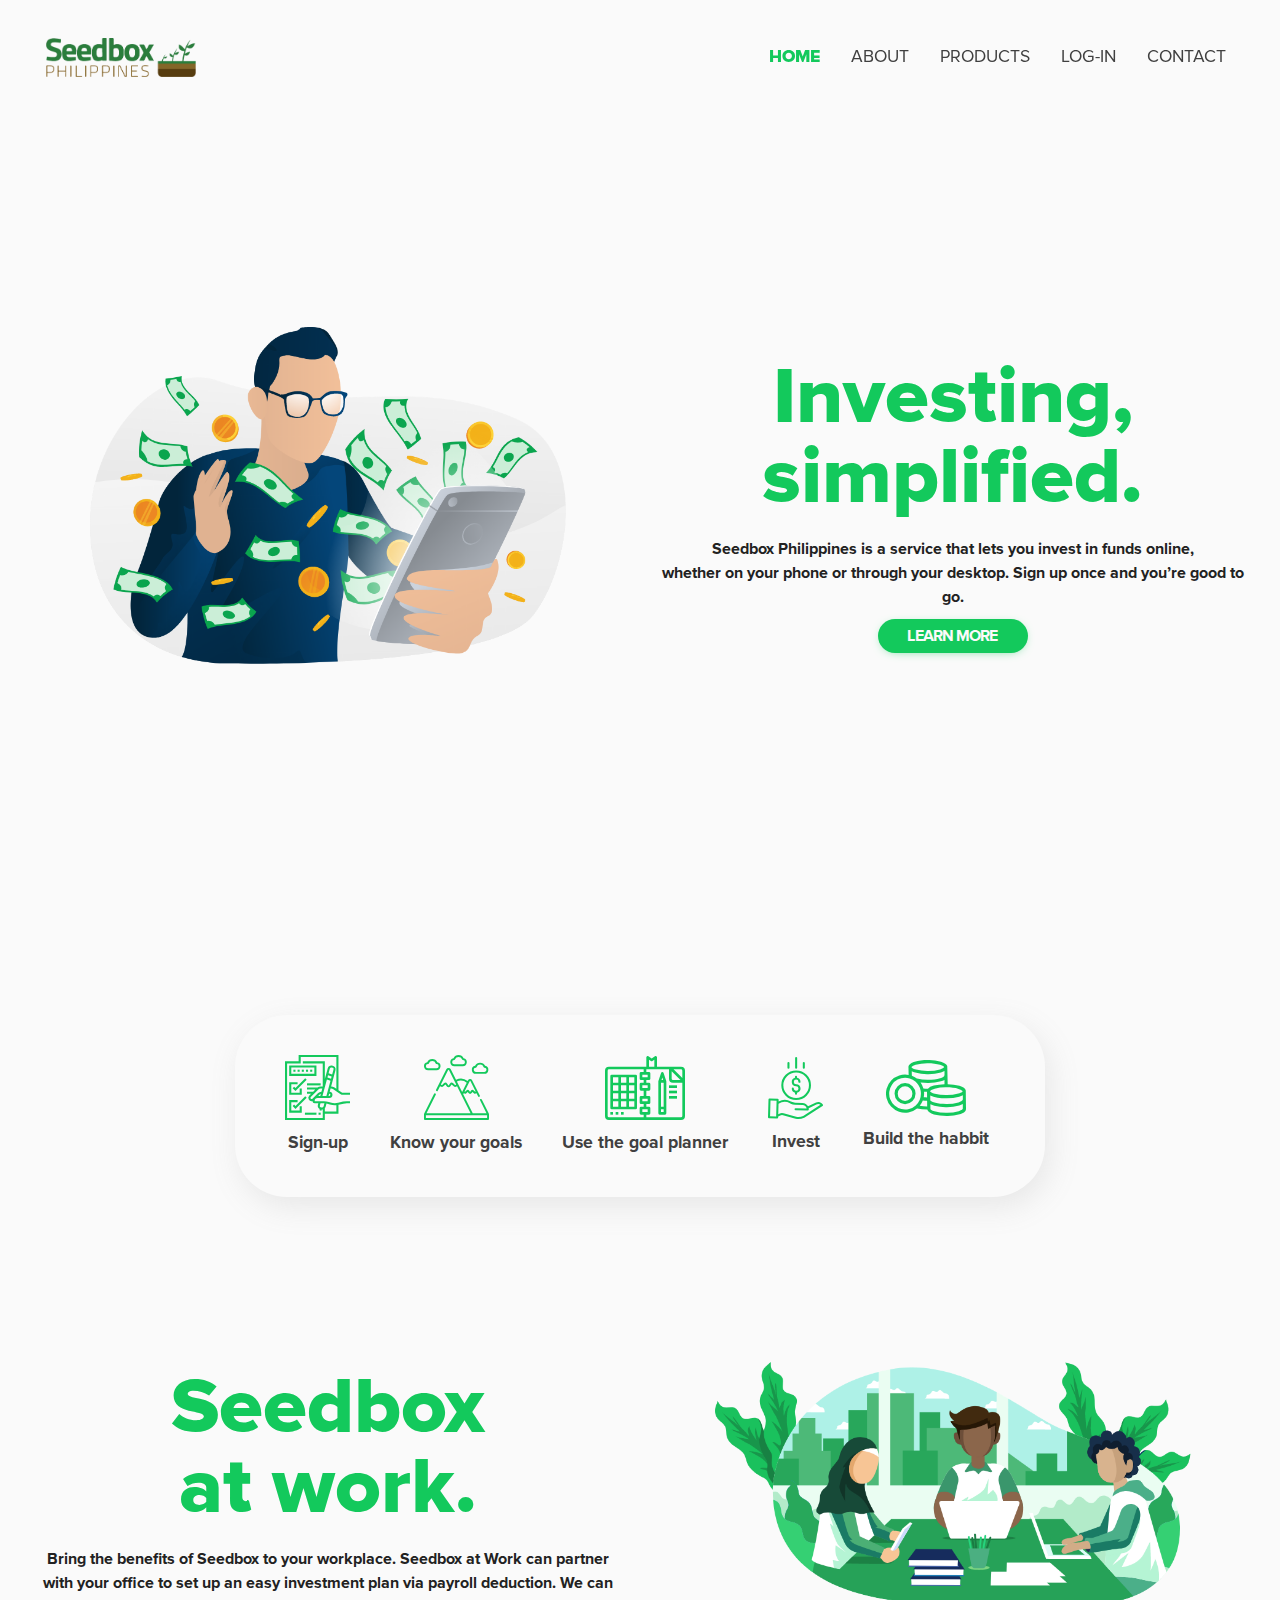
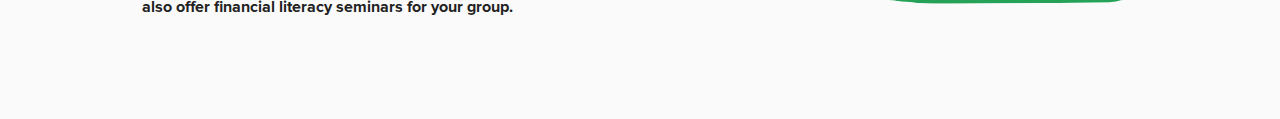
==== index.html @ 7771a3e9 "update" ====
<!DOCTYPE html>
<html lang="en">

<head>
    <meta charset="UTF-8">
    <meta name="viewport" content="width=device-width, initial-scale=1.0">
    <script src='Script\jquery-3.3.1.min.js'></script>
    <link href='Css/bootstrap.min.css' rel='stylesheet' type='text/css'>
    <link href='Css/home.css' rel='stylesheet' type='text/css'>
    <script src='Script\bootstrap.min.js'></script>
    <script src='Script\jquery-3.3.1.min.js'></script>
    <link href='Css/bootstrap.min.css' rel='stylesheet' type='text/css'>
    <script src='Script\bootstrap.min.js'></script>
    <link href="https://fonts.googleapis.com/css2?family=Muli:wght@500;600;700&display=swap" rel="stylesheet">
    <link rel="stylesheet" href="https://cdnjs.cloudflare.com/ajax/libs/animate.css/4.0.0/animate.min.css" />
    <link href="https://fonts.googleapis.com/css2?family=Open+Sans:wght@600;700&display=swap" rel="stylesheet">
    <title>SeedBox</title>
</head>

<body>
    <div class="container-fluid h-100" style="background-color: #fafafa;">
        <div class="container con" style="padding: 25px 15px;">
            <nav class="navbar navbar-expand-md sticky-top">
                <button class="navbar-toggler" data-toggle="collapse" data-target="#collapse">
                    <span class="navbar-toggler-icon"></span>
                </button>
                <nav class="navbar-brand" href="#">
                    <a href="#"><img src="Image/logo-removebg-preview.png" class="img-fluid imglogo"
                            style="width: 150px;"></a>
                </nav>
                <div class="collapse navbar-collapse" id="collapse">
                    <div class="col2 ml-auto">
                        <ul class="nav navbar-nav">
                            <li><a class="nav-link btnhome" href="package.html"
                                    style="font-family: Proxima Bold;">HOME</a></li>
                            <li><a class="nav-link btncontact" href="contact.html">ABOUT</a></li>
                            <li><a class="nav-link btncontact" href="contact.html">PRODUCTS</a></li>
                            <li><a class="nav-link btnlogin" href="contact.html" data-toggle="modal"
                                    data-target="#exampleModal">LOG-IN</a>
                            </li>
                            <li><a class="nav-link btncontact" href="contact.html">CONTACT</a></li>
                        </ul>
                    </div>
                </div>
            </nav>
        </div>
        <div class="container con h-100 conBody" style="padding: 20px 15px;background-color: #fafafa;">

            <div class="row align-items-center" style="height: 80vh;">
                <div class="col-lg-6">
                    <img src="Image/money.png" class="img-fluid mx-auto d-flex" style="width: 80%">
                </div>
                <div class="col-lg-6 text-center">
                    <p class="pTitle">Investing,</p>
                    <p class="pTitle" style="margin-top: -40px;">simplified.</p>
                    <p class="pSubtitle">Seedbox Philippines is a service that lets you invest in funds online,</p>
                    <p class="pSubtitle">whether on your phone or through your desktop. Sign up once and you’re good to
                        go.</p>
                    <input type="button" class="btnLearnmore" value="LEARN MORE">
                </div>
            </div>
        </div>
        <div class="container con conBody">
            <div class="row">
                <div class="col-lg-12">
                    <div class="box form-inline">
                        <div class="divIcon" style="padding: 10px 20px;">
                            <img src="Image/001-checklist.svg" style="width: 65px" class="img-fluid mx-auto d-flex">
                            <p class="pBox">Sign-up</p>
                        </div>
                        <div class="divIcon" style="padding: 10px 20px;">
                            <img src="Image/003-mountain.svg" style="width: 65px" class="img-fluid mx-auto d-flex">
                            <p class="pBox">Know your goals</p>
                        </div>
                        <div class="divIcon" style="padding: 10px 20px;">
                            <img src="Image/004-agenda.svg" style="width: 80px" class="img-fluid mx-auto d-flex">
                            <p class="pBox">Use the goal planner</p>
                        </div>
                        <div class="divIcon" style="padding: 10px 20px;">
                            <img src="Image/005-save-money.svg" style="width: 55px" class="img-fluid mx-auto d-flex">
                            <p class="pBox">Invest</p>
                        </div>
                        <div class="divIcon" style="padding: 10px 20px;">
                            <img src="Image/006-money.svg" style="width: 80px" class="img-fluid mx-auto d-flex">
                            <p class="pBox">Build the habbit</p>
                        </div>
                    </div>
                </div>
            </div>
            <div class="row align-items-center" style="margin-top: 150px;padding-bottom: 100px;">
                <div class="col-lg-6 text-center">
                    <p class="pTitle">Seedbox</p>
                    <p class="pTitle" style="margin-top: -40px;">at work.</p>
                    <p class="pSubtitle">Bring the benefits of Seedbox to your workplace. Seedbox at Work can partner
                        with your office to set up an easy investment plan via payroll deduction. We can also offer
                        financial literacy seminars for your group.</p>
                </div>
                <div class="col-lg-6">
                    <img src="Image/Vector Illustration_Teamwork.png" class="img-fluid mx-auto d-flex"
                        style="width: 80%">
                </div>
            </div>
        </div>
    </div>

    <div class="modal fade" id="exampleModal" tabindex="-1" role="dialog" aria-labelledby="exampleModalLabel"
        aria-hidden="true">
        <div class="modal-dialog modal-dialog-centered" role="document">
            <div class="modal-content">
                <div class="modal-body" style="border: 0px; margin: 0 auto">
                    <img src="Image/leaf.png" class="img-fluid mx-auto d-flex" style="width: 80px;">
                    <p class="pLogin">Log-in</p>
                    <input type="text" class="txtEmail" placeholder="e-mail">
                    <input type="password" class="txtEmail" placeholder="password" style="margin-top: 20px;">
                    <div class="row align-items-center" style="margin-top: 15px;">
                        <div class="col-lg-6">
                            <p class="pForgot">Forgot password?</p>
                        </div>
                        <div class="col-lg-6">
                            <input type="button" value="SUBMIT" class="btnSubmit">
                        </div>
                    </div>
                    <div class="row align-items-center">
                        <div class="col-lg-5">
                            <hr>
                        </div>
                        <div class="col-lg-2">
                            <p class="pOr">or</p>
                        </div>
                        <div class="col-lg-5">
                            <hr style="margin-left: -20%;">
                        </div>
                    </div>
                    <button class="btnFacebook"><img src="Image/facebook.png"
                            style="width: 20px;margin-right: 5px;">Log-in with Facebook</button>
                    <button class="btnGoogle"><img src="Image/google.png" style="width: 20px;margin-right: 5px;">Log-in
                        with Google</button>
                    <p class="pDont">Dont have an account?</p>
                    <p class="pSignup" data-toggle="modal" data-target="#exampleModal1" data-backdrop="false"
                        data-keyboard="false">Sign-up</p>
                </div>
            </div>
        </div>
    </div>

    <div class="modal fade" id="exampleModal1" tabindex="-1" role="dialog" aria-labelledby="exampleModalLabel"
        aria-hidden="true">
        <div class="modal-dialog modal-dialog-centered" role="document">
            <div class="modal-content">
                <div class="modal-body" style="border: 0px; margin: 0 auto">
                    <img src="Image/leaf.png" class="img-fluid mx-auto d-flex" style="width: 80px;">
                    <p class="pLogin">Sign-up</p>
                    <input type="text" class="txtEmail" placeholder="full name">
                    <input type="text" class="txtEmail" placeholder="e-mail" style="margin-top: 20px;">
                    <input type="text" class="txtEmail" placeholder="contact number" style="margin-top: 20px;">
                    <input type="password" class="txtEmail" placeholder="password" style="margin-top: 20px;">
                    <input type="password" class="txtEmail" placeholder="confirm password" style="margin-top: 20px;">
                    <div class="row">
                        <div class="col-lg-12 text-center" style="margin: 0 auto;">
                            <input type="button" value="SUBMIT" class="btnSubmit1 mx-auto d-flex">
                        </div>
                    </div>
                    <div class="row align-items-center">
                        <div class="col-lg-5">
                            <hr>
                        </div>
                        <div class="col-lg-2">
                            <p class="pOr">or</p>
                        </div>
                        <div class="col-lg-5">
                            <hr style="margin-left: -20%;">
                        </div>
                    </div>
                    <button class="btnFacebook"><img src="Image/facebook.png"
                            style="width: 20px;margin-right: 5px;">Signup with Facebook</button>
                    <button class="btnGoogle"><img src="Image/google.png" style="width: 20px;margin-right: 5px;">Signup
                        with Google</button>
                    <p class="pDont">Already have an account?</p>
                    <p class="pSignup" data-toggle="modal" data-target="#exampleModal">log-in</p>
                </div>
            </div>
        </div>
    </div>
</body>
<script>
    $(document).ready(function () {
        $(window).scroll(function () { // check if scroll event happened
            if ($(document).scrollTop() > 50) { // check if user scrolled more than 50 from top of the browser window
                $(".navbar").css("background-color", "#fafafa"); // if yes, then change the color of class "navbar-fixed-top" to white (#f8f8f8)
            } else {
                $(".navbar").css("background-color", "transparent"); // if not, change it back to transparent
            }
        });
    });
    var x;
    $(".btnlogin").click(function () {
        $(".conBody").css("filter", "blur(50px)");
    });

    $(".pSignup").click(function () {
        x = 1;
        $("#exampleModal").modal('hide');
    });


    $('#exampleModal').on('hidden.bs.modal', function () {
        if (x === 1) {
            $(".conBody").css("filter", "blur(50px)");
        }
        else {
            $(".conBody").css("filter", "blur(0px)");
        }

    })

    $('#exampleModal1').on('hidden.bs.modal', function () {
        $(".conBody").css("filter", "blur(0px)");

    })


    $('#exampleModal1').on('shown.bs.modal', function (e) {
        $("#exampleModal").modal('hide');
        $(".conBody").css("filter", "blur(50px)");
    })


    $('#exampleModal').on('shown.bs.modal', function (e) {

        $("#exampleModal1").modal('hide');
    })

</script>


</html>
---- Css/home.css ----
body, html {
    width: 100%;
    height: 100%;
    scroll-behavior: smooth;
    background-color: #fafafa;
}

@media only screen and (min-width: 1200px) {
    .con {
        max-width: 1400px !important;
    }
}

@font-face {
    font-family: "Proxima Regular";
    src: url("../Fonts/ProximaNova-Regular.otf");
}

@font-face {
    font-family: "Proxima Bold";
    src: url("../Fonts/Proxima Nova Bold.otf");
}

@font-face {
    font-family: "Proxima Extrabold";
    src: url("../Fonts/Proxima Nova Extrabold.otf");
}

@font-face {
    font-family: "Opensans Extrabold";
    src: url("../Fonts/Proxima Nova Extrabold.otf");
}

@font-face {
    font-family: "Opensans Bold";
    src: url("../Fonts/OpenSans-Bold.otf");
}

.nav-link {
    font-family: "Proxima Regular" !important;
    color: #404040;
    font-size: 1.1rem;
    margin-left: 15px;
}

.btnhome {
    font-family: "Proxima Extrabold" !important;
    color: #13C95C;
}

.pTitle {
    font-family: "Opensans Extrabold" !important;
    color: #13C95C;
    font-size: 5rem;
    margin-bottom: 0px;
}

.pSubtitle {
    font-family: "Proxima Bold" !important;
    color: #222222;
    margin-bottom: 0px;
}

.btnLearnmore {
    font-family: "Proxima Bold" !important;
    text-align: center;
    background: #13C95C 0% 0% no-repeat padding-box;
    border-radius: 26px;
    opacity: 1;
    box-shadow: 0 2px 12px -6px #13C95C !important;
    letter-spacing: -0.9px;
    color: #FAFAFA;
    opacity: 1;
    border: 0px;
    padding: 5px;
    width: 150px;
    margin-top: 10px;
    cursor: pointer;
}

.box {
    width: 810px;
    background: #FAFAFA;
    box-shadow: 5px 10px 30px #89898929;
    border-radius: 52px;
    margin: 0 auto;
    padding: 30px;
}

.pBox {
    font-family: "Proxima Bold";
    font-size: 1.1rem;
    color: #404040;
    text-align: center;
    margin-top: 10px;
    margin-bottom: 0px;
}

.col1 {
    padding: 0px !important;
}

.modal-content {
    border: 0px !important;
    border-radius: 73px !important;
    box-shadow: 0px 5px 6px #00000029;
}

.pLogin {
    font-family: "Open Sans";
    color: #404040;
    font-size: 2.4rem;
    font-weight: bold;
    text-align: center;
    margin-top: 10px;
}

::placeholder {
    /* Chrome, Firefox, Opera, Safari 10.1+ */
    color: #1A1A1A;
    opacity: 1;
    /* Firefox */
}

.txtEmail {
    font-family: "Proxima Regular";
    font-size: 1rem;
    color: #1A1A1A;
    border: 0px;
    border-bottom: 1px solid #BEBEBE;
    margin: 0 auto;
    display: block;
    width: 350px;
}

.pForgot {
    font-family: "Proxima Regular";
    font-size: 1rem;
    color: #1A1A1A;
    cursor: pointer;
    text-decoration: underline;
    margin-top: 15px;
}

.btnSubmit {
    float: right;
    width: 113px;
    background: #13C95C;
    padding: 5px;
    box-shadow: 0px 5px 6px #00000029;
    opacity: 1;
    border: 0px;
    color: white;
    font-family: Proxima Regular;
    border-radius: 11px;
}

.btnSubmit1 {
    width: 113px;
    background: #13C95C;
    padding: 5px;
    box-shadow: 0px 5px 6px #00000029;
    opacity: 1;
    border: 0px;
    color: white;
    font-family: Proxima Regular;
    margin-top: 10px;
    border-radius: 11px;
}

.pOr {
    font-family: "Proxima Bold";
    font-size: 1rem;
    color: #13C95C;
    text-align: center;
    margin-bottom: 0px;
}

hr {
    width: 120% !important;
}

.btnFacebook {
    font-family: "Proxima Bold";
    color: #fafafa;
    background: #4267B2 0% 0% no-repeat padding-box;
    box-shadow: 0px 5px 6px #00000029;
    border-radius: 6px;
    border: 0px;
    padding: 8px;
    width: 100%;
}

.btnGoogle {
    font-family: "Proxima Bold";
    color: #1A1A1A;
    background: #EFEFEF 0% 0% no-repeat padding-box;
    box-shadow: 0px 5px 6px #00000029;
    border-radius: 6px;
    border: 0px;
    padding: 8px;
    width: 100%;
    margin-top: 20px;
}

.pDont {
    font-family: "Proxima Bold";
    color: #1A1A1A;
    text-align: center;
    margin-top: 25px;
    font-size: 0.9rem;
}

.pSignup {
    font-family: "Proxima Bold";
    color: #13C95C;
    text-align: center;
    margin-top: -5px;
    font-size: 0.9rem;
    cursor: pointer;
}

.modal-backdrop {
    background-color: transparent !important;
 }
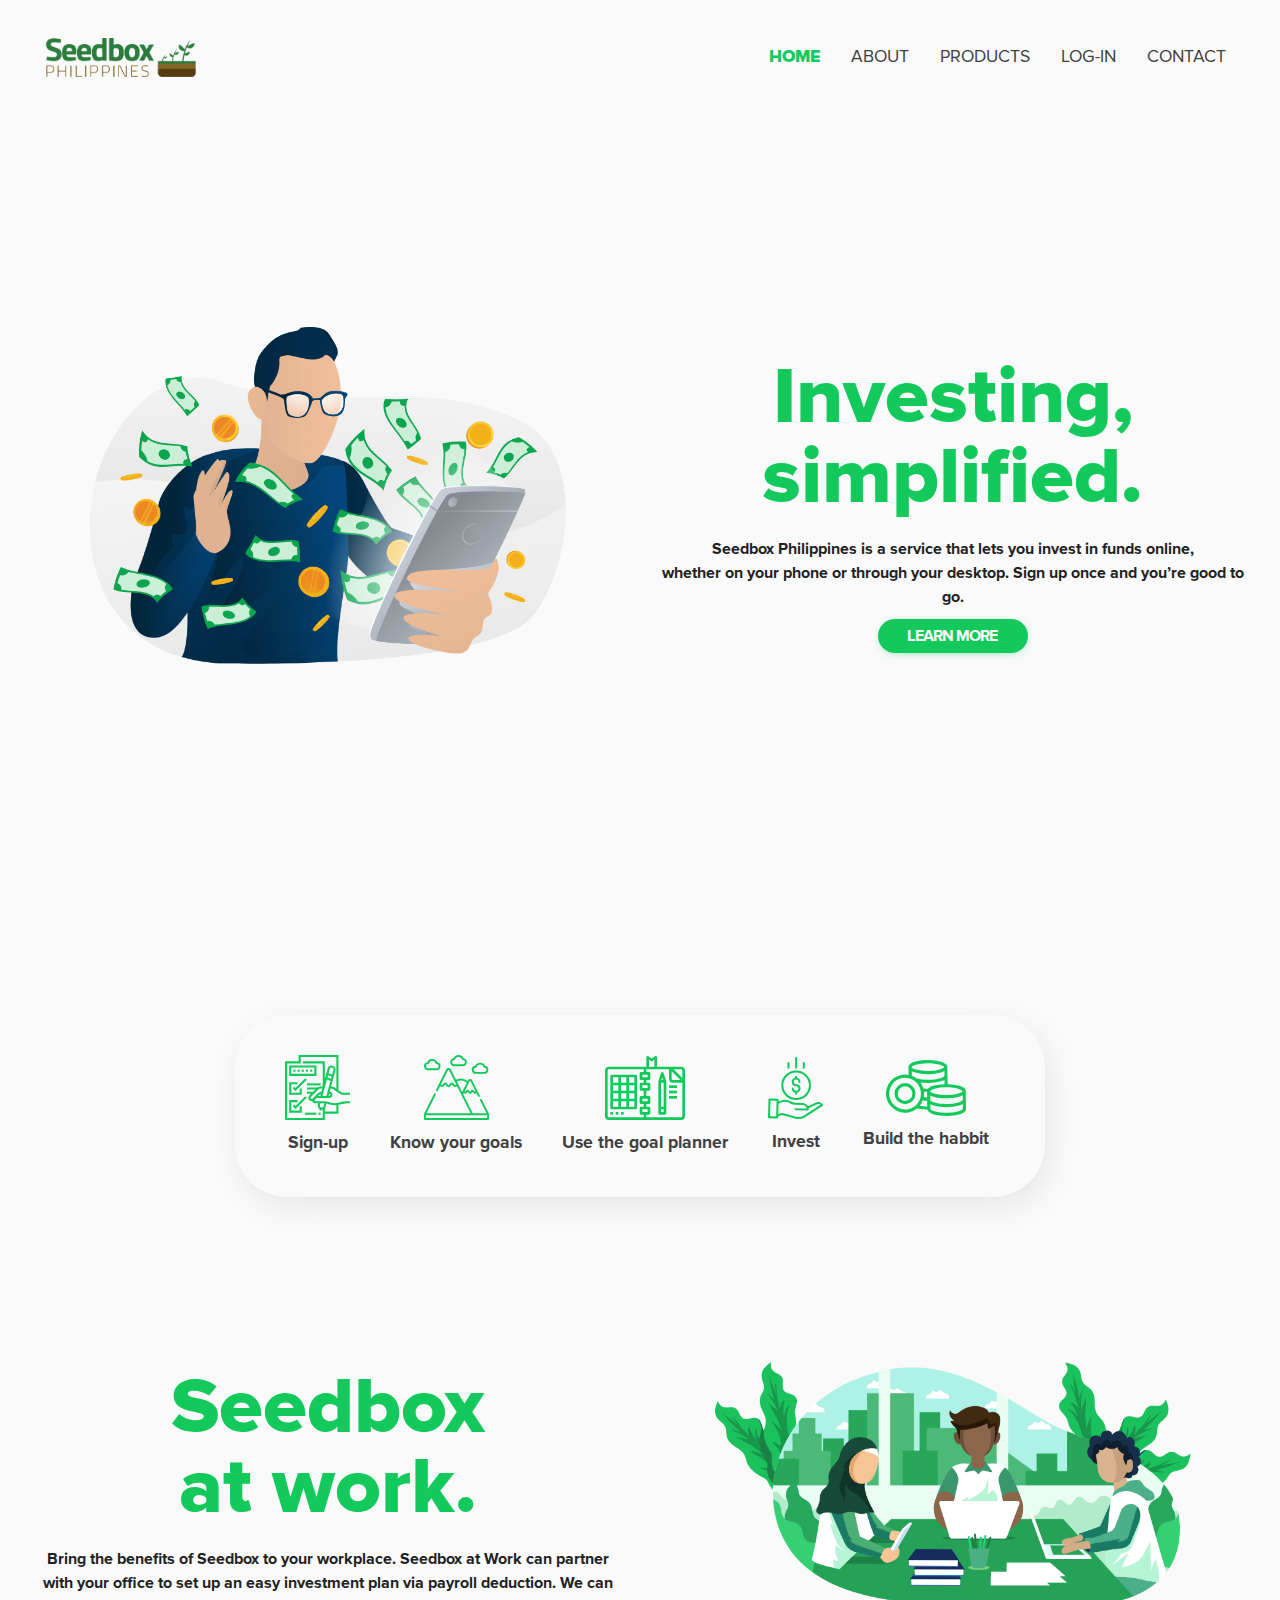
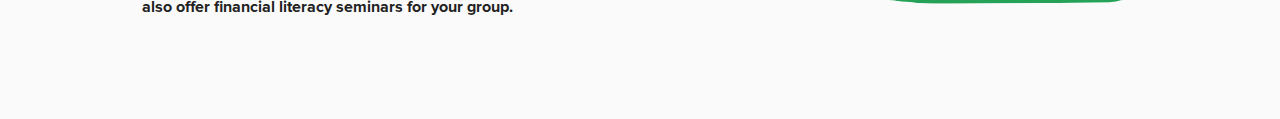
==== commit 0bc0b90b: "update" ====
--- a/index.html
+++ b/index.html
@@ -18,9 +18,21 @@
 </head>
 
 <body>
-    <div class="container-fluid h-100" style="background-color: #fafafa;">
-        <div class="container con" style="padding: 25px 15px;">
-            <nav class="navbar navbar-expand-md sticky-top">
+    <div id="mySidenav" class="sidenav">
+        <a href="javascript:void(0)" class="closebtn" onclick="closeNav()">&times;</a>
+        <a href="#">HOME</a>
+        <a href="#">ABOUT</a>
+        <a href="#">PRODUCTS</a>
+        <a href="#">LOG-IN</a>
+        <a href="#">CONTACT</a>
+    </div>
+
+
+    <div class="container-fluid h-100" style="background-color: #fafafa;" >
+        
+        <div class="container con" style="padding: 25px 15px;" style="position: relative;">
+            <span style="font-size:30px;cursor:pointer;position: absolute;z-index: 1111111;color: #13C95C;display: none;" onclick="openNav()" class = "span">&#9776;</span>
+            <nav class="navbar navbar-expand-md">
                 <button class="navbar-toggler" data-toggle="collapse" data-target="#collapse">
                     <span class="navbar-toggler-icon"></span>
                 </button>
@@ -44,13 +56,15 @@
                 </div>
             </nav>
         </div>
-        <div class="container con h-100 conBody" style="padding: 20px 15px;background-color: #fafafa;">
+
+
+        <div class="container con h-100 conMainBody" style="padding: 20px 15px;background-color: #fafafa;">
 
             <div class="row align-items-center" style="height: 80vh;">
                 <div class="col-lg-6">
                     <img src="Image/money.png" class="img-fluid mx-auto d-flex" style="width: 80%">
                 </div>
-                <div class="col-lg-6 text-center">
+                <div class="col-lg-6 text-center conContent">
                     <p class="pTitle">Investing,</p>
                     <p class="pTitle" style="margin-top: -40px;">simplified.</p>
                     <p class="pSubtitle">Seedbox Philippines is a service that lets you invest in funds online,</p>
@@ -64,30 +78,41 @@
             <div class="row">
                 <div class="col-lg-12">
                     <div class="box form-inline">
-                        <div class="divIcon" style="padding: 10px 20px;">
-                            <img src="Image/001-checklist.svg" style="width: 65px" class="img-fluid mx-auto d-flex">
-                            <p class="pBox">Sign-up</p>
-                        </div>
-                        <div class="divIcon" style="padding: 10px 20px;">
-                            <img src="Image/003-mountain.svg" style="width: 65px" class="img-fluid mx-auto d-flex">
-                            <p class="pBox">Know your goals</p>
-                        </div>
-                        <div class="divIcon" style="padding: 10px 20px;">
-                            <img src="Image/004-agenda.svg" style="width: 80px" class="img-fluid mx-auto d-flex">
-                            <p class="pBox">Use the goal planner</p>
-                        </div>
-                        <div class="divIcon" style="padding: 10px 20px;">
-                            <img src="Image/005-save-money.svg" style="width: 55px" class="img-fluid mx-auto d-flex">
-                            <p class="pBox">Invest</p>
-                        </div>
-                        <div class="divIcon" style="padding: 10px 20px;">
-                            <img src="Image/006-money.svg" style="width: 80px" class="img-fluid mx-auto d-flex">
-                            <p class="pBox">Build the habbit</p>
-                        </div>
-                    </div>
-                </div>
-            </div>
-            <div class="row align-items-center" style="margin-top: 150px;padding-bottom: 100px;">
+                        <div class="divIcon1 form-inline">
+                            <div class="divIcon" style="padding: 10px 20px;">
+                                <img src="Image/001-checklist.svg" style="width: 65px"
+                                    class="img-fluid mx-auto d-flex imgIcon">
+                                <p class="pBox">Sign-up</p>
+                            </div>
+                            <div class="divIcon" style="padding: 10px 20px;">
+                                <img src="Image/003-mountain.svg" style="width: 65px"
+                                    class="img-fluid mx-auto d-flex imgIcon">
+                                <p class="pBox">Know your goals</p>
+                            </div>
+                        </div>
+                        <div class="divIcon2 form-inline align-items-center">
+                            <div class="divIcon divIcon3 align-items-center" style="padding: 10px 20px;">
+                                <img src=" Image/004-agenda.svg" style="width: 80px"
+                                    class="img-fluid mx-auto d-flex imgIcon">
+                                <p class="pBox">Use the goal planner</p>
+                            </div>
+                            <div class="divIcon divIcon4" style="padding: 10px 20px;display: inline-block">
+                                <img src=" Image/005-save-money.svg" style="width: 55px"
+                                    class="img-fluid mx-auto d-flex imgIcon imgInvest">
+                                <p class="pBox">Invest</p>
+                            </div>
+                        </div>
+                        <div class="divIcon3">
+                            <div class="divIconlast divIcon5" style="padding: 10px 20px;">
+                                <img src="Image/006-money.svg" style="width: 80px"
+                                    class="img-fluid mx-auto d-flex imgLast">
+                                <p class="pBox">Build the habbit</p>
+                            </div>
+                        </div>
+                    </div>
+                </div>
+            </div>
+            <div class="row align-items-center row1" style="margin-top: 150px;padding-bottom: 100px;">
                 <div class="col-lg-6 text-center">
                     <p class="pTitle">Seedbox</p>
                     <p class="pTitle" style="margin-top: -40px;">at work.</p>
@@ -95,7 +120,7 @@
                         with your office to set up an easy investment plan via payroll deduction. We can also offer
                         financial literacy seminars for your group.</p>
                 </div>
-                <div class="col-lg-6">
+                <div class="col-lg-6 colImage">
                     <img src="Image/Vector Illustration_Teamwork.png" class="img-fluid mx-auto d-flex"
                         style="width: 80%">
                 </div>
@@ -194,7 +219,7 @@
     });
     var x;
     $(".btnlogin").click(function () {
-        $(".conBody").css("filter", "blur(50px)");
+        $(".conMainBody").css("filter", "blur(50px)");
     });
 
     $(".pSignup").click(function () {
@@ -205,23 +230,23 @@
 
     $('#exampleModal').on('hidden.bs.modal', function () {
         if (x === 1) {
-            $(".conBody").css("filter", "blur(50px)");
+            $(".conMainBody").css("filter", "blur(50px)");
         }
         else {
-            $(".conBody").css("filter", "blur(0px)");
+            $(".conMainBody").css("filter", "blur(0px)");
         }
 
     })
 
     $('#exampleModal1').on('hidden.bs.modal', function () {
-        $(".conBody").css("filter", "blur(0px)");
+        $(".conMainBody").css("filter", "blur(0px)");
 
     })
 
 
     $('#exampleModal1').on('shown.bs.modal', function (e) {
         $("#exampleModal").modal('hide');
-        $(".conBody").css("filter", "blur(50px)");
+        $(".conMainBody").css("filter", "blur(50px)");
     })
 
 
@@ -232,5 +257,18 @@
 
 </script>
 
+<script>
+    function openNav() {
+        document.getElementById("mySidenav").style.width = "220px";
+        $(".container").css("filter", "blur(5px)");
+        $(".container-fluid").css("filter", "blur(5px)");
+    }
+
+    function closeNav() {
+        document.getElementById("mySidenav").style.width = "0";
+        $(".container").css("filter", "blur(0px)");
+        $(".container-fluid").css("filter", "blur(0px)");
+    }
+</script>
 
 </html>--- a/Css/home.css
+++ b/Css/home.css
@@ -8,6 +8,80 @@
 @media only screen and (min-width: 1200px) {
     .con {
         max-width: 1400px !important;
+    }
+}
+
+@media only screen and (max-width: 480px) {
+    .span {
+        display: block !important;
+    }
+
+    .pTitle {
+        font-size: 2rem !important;
+        margin-top: -15px !important;
+    }
+
+    .navbar-toggler-icon {
+        display: none !important;
+    }
+
+    .conContent {
+        margin-top: -70px !important;
+    }
+
+    .conBody {
+        margin-top: -125px !important;
+    }
+
+    .box {
+        display: block !important;
+        width: auto !important;
+        background-color: transparent !important;
+        box-shadow: none !important;
+        padding: 0px !important;
+    }
+    .divIcon {
+        width: 43% !important;
+        background-color: white;
+        box-shadow: 5px 10px 30px #89898929;
+        border-radius: 10px;
+        margin: 0 auto;
+        padding: 30px;
+        margin: 10px;
+        max-height: 100px !important;
+        min-height: 100px !important;
+    }
+    .divIconlast {
+        background-color: white;
+        box-shadow: 5px 10px 30px #89898929;
+        border-radius: 10px;
+        margin: 0 auto;
+        padding: 30px;
+        margin: 10px;
+        max-height: 100px !important;
+        min-height: 100px !important;
+    }
+    .pBox {
+        font-size: 0.8rem !important;
+    }
+    .imgIcon {
+        width: 40% !important;
+    }
+    .imgInvest {
+        width: 29% !important;
+    }
+
+    .imgLast {
+        width: 20% !important;
+        margin-top: 5px !important;
+    }
+
+    .row1 {
+        margin-top: 70px !important;
+    }
+
+    .colImage {
+        margin-top: 40px !important;
     }
 }
 
@@ -222,4 +296,41 @@
 
 .modal-backdrop {
     background-color: transparent !important;
- }+}
+
+.sidenav {
+  height: 100%;
+  width: 0;
+  position: fixed;
+  z-index: 1;
+  top: 0;
+  left: 0;
+  background-color: white;
+  box-shadow: 5px 10px 30px #89898929;
+  overflow-x: hidden;
+  transition: 0.5s;
+  padding-top: 60px;
+  border-top-right-radius: 18px;
+}
+
+.sidenav a {
+  padding: 8px 8px 8px 32px;
+  text-decoration: none;
+  font-size: 20px;
+  color: #1A1A1A;
+  display: block;
+  transition: 0.3s;
+}
+
+.sidenav a:hover {
+  color: #13C95C;
+}
+
+.sidenav .closebtn {
+  position: absolute;
+  top: 0;
+  right: 25px;
+  font-size: 36px;
+  margin-left: 50px;
+}
+
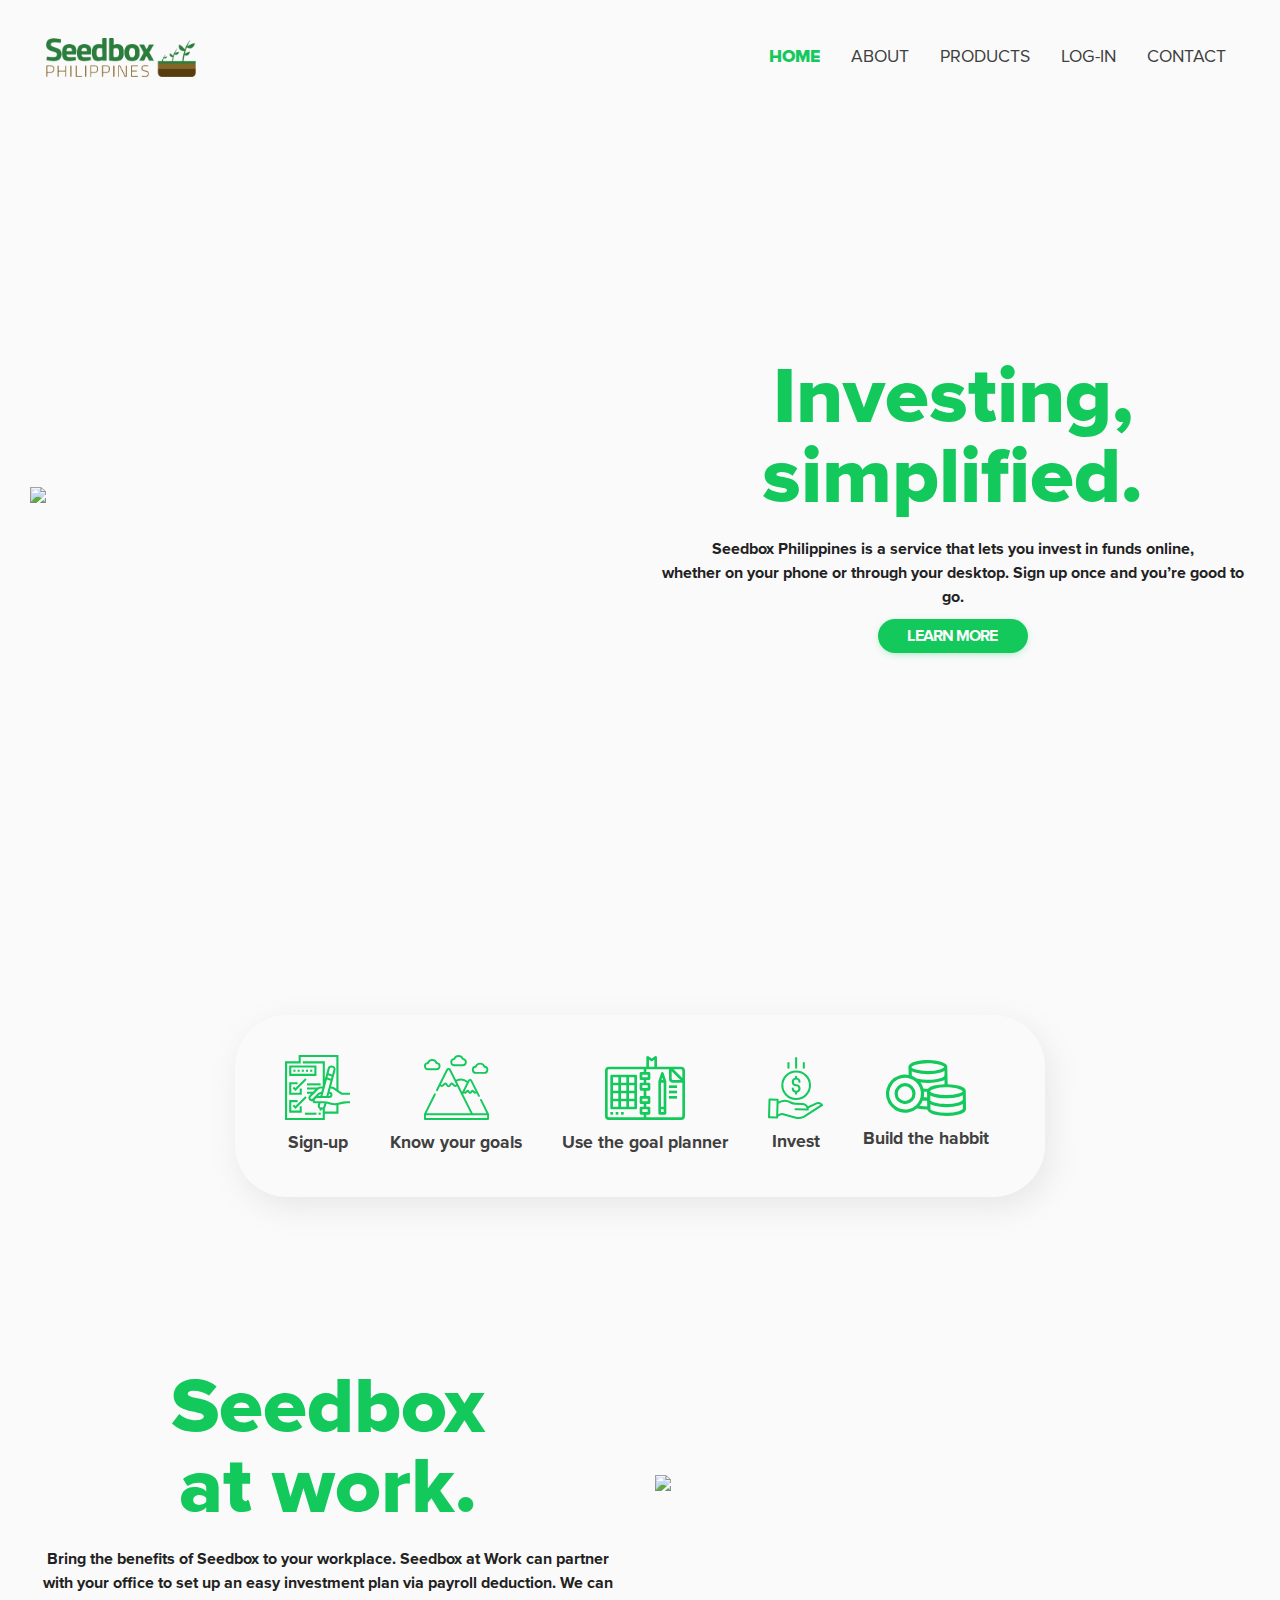
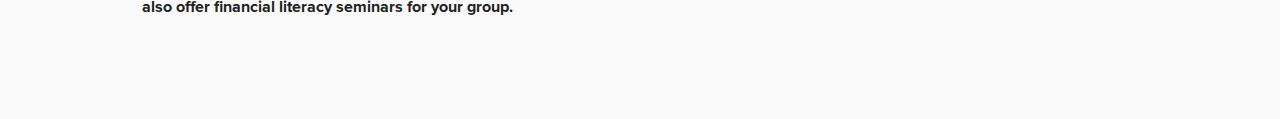
==== commit 12ab55cf: "update" ====
--- a/index.html
+++ b/index.html
@@ -20,18 +20,20 @@
 <body>
     <div id="mySidenav" class="sidenav">
         <a href="javascript:void(0)" class="closebtn" onclick="closeNav()">&times;</a>
-        <a href="#">HOME</a>
+        <a href="index.html">HOME</a>
         <a href="#">ABOUT</a>
         <a href="#">PRODUCTS</a>
-        <a href="#">LOG-IN</a>
+        <a href="#" data-toggle="modal" data-target="#exampleModal">LOG-IN</a>
         <a href="#">CONTACT</a>
     </div>
 
 
-    <div class="container-fluid h-100" style="background-color: #fafafa;" >
-        
+    <div class="container-fluid h-100" style="background-color: #fafafa;">
+
         <div class="container con" style="padding: 25px 15px;" style="position: relative;">
-            <span style="font-size:30px;cursor:pointer;position: absolute;z-index: 1111111;color: #13C95C;display: none;" onclick="openNav()" class = "span">&#9776;</span>
+            <span
+                style="font-size:30px;cursor:pointer;position: absolute;z-index: 1111111;color: #13C95C;display: none;"
+                onclick="openNav()" class="span">&#9776;</span>
             <nav class="navbar navbar-expand-md">
                 <button class="navbar-toggler" data-toggle="collapse" data-target="#collapse">
                     <span class="navbar-toggler-icon"></span>
@@ -62,7 +64,7 @@
 
             <div class="row align-items-center" style="height: 80vh;">
                 <div class="col-lg-6">
-                    <img src="Image/money.png" class="img-fluid mx-auto d-flex" style="width: 80%">
+                    <img src="Image/gif1.gif" class="img-fluid mx-auto d-flex">
                 </div>
                 <div class="col-lg-6 text-center conContent">
                     <p class="pTitle">Investing,</p>
@@ -121,8 +123,7 @@
                         financial literacy seminars for your group.</p>
                 </div>
                 <div class="col-lg-6 colImage">
-                    <img src="Image/Vector Illustration_Teamwork.png" class="img-fluid mx-auto d-flex"
-                        style="width: 80%">
+                    <img src="Image/gif2.gif" class="img-fluid mx-auto d-flex">
                 </div>
             </div>
         </div>
@@ -133,26 +134,27 @@
         <div class="modal-dialog modal-dialog-centered" role="document">
             <div class="modal-content">
                 <div class="modal-body" style="border: 0px; margin: 0 auto">
-                    <img src="Image/leaf.png" class="img-fluid mx-auto d-flex" style="width: 80px;">
+                    <img src="Image/leaf.png" class="img-fluid mx-auto d-flex imgLeaf" style="width: 80px;">
                     <p class="pLogin">Log-in</p>
                     <input type="text" class="txtEmail" placeholder="e-mail">
-                    <input type="password" class="txtEmail" placeholder="password" style="margin-top: 20px;">
+                    <input type="password" class="txtEmail txtPassword" placeholder="password"
+                        style="margin-top: 20px;">
                     <div class="row align-items-center" style="margin-top: 15px;">
-                        <div class="col-lg-6">
+                        <div class="col-lg-6 col-md-6 col-sm-6 col-6">
                             <p class="pForgot">Forgot password?</p>
                         </div>
-                        <div class="col-lg-6">
+                        <div class="col-lg-6co-md-6 col-sm-6 col-6">
                             <input type="button" value="SUBMIT" class="btnSubmit">
                         </div>
                     </div>
                     <div class="row align-items-center">
-                        <div class="col-lg-5">
+                        <div class="col-lg-5 col-md-5 col-sm-5 col-5">
                             <hr>
                         </div>
-                        <div class="col-lg-2">
+                        <div class="col-lg-2 col-md-2 col-sm-2 col-2">
                             <p class="pOr">or</p>
                         </div>
-                        <div class="col-lg-5">
+                        <div class="col-lg-5 col-md-5 col-sm-5 col-5">
                             <hr style="margin-left: -20%;">
                         </div>
                     </div>
@@ -186,13 +188,13 @@
                         </div>
                     </div>
                     <div class="row align-items-center">
-                        <div class="col-lg-5">
+                        <div class="col-lg-5 col-md-5 col-sm-5 col-5">
                             <hr>
                         </div>
-                        <div class="col-lg-2">
+                        <div class="col-lg-2 col-md-2 col-sm-2 col-2">
                             <p class="pOr">or</p>
                         </div>
-                        <div class="col-lg-5">
+                        <div class="col-lg-5 col-md-5 col-sm-5 col-5">
                             <hr style="margin-left: -20%;">
                         </div>
                     </div>
@@ -251,7 +253,7 @@
 
 
     $('#exampleModal').on('shown.bs.modal', function (e) {
-
+        document.getElementById("mySidenav").style.width = "0";
         $("#exampleModal1").modal('hide');
     })
 
--- a/Css/home.css
+++ b/Css/home.css
@@ -15,7 +15,6 @@
     .span {
         display: block !important;
     }
-
     .pTitle {
         font-size: 2rem !important;
         margin-top: -15px !important;
@@ -82,6 +81,15 @@
 
     .colImage {
         margin-top: 40px !important;
+    }
+}
+
+@media only screen and (max-width: 380px) {
+    .imgLeaf {
+        width: 70px !important;
+    }
+    .txtEmail, .txtPassword {
+        width: 100% !important;
     }
 }
 
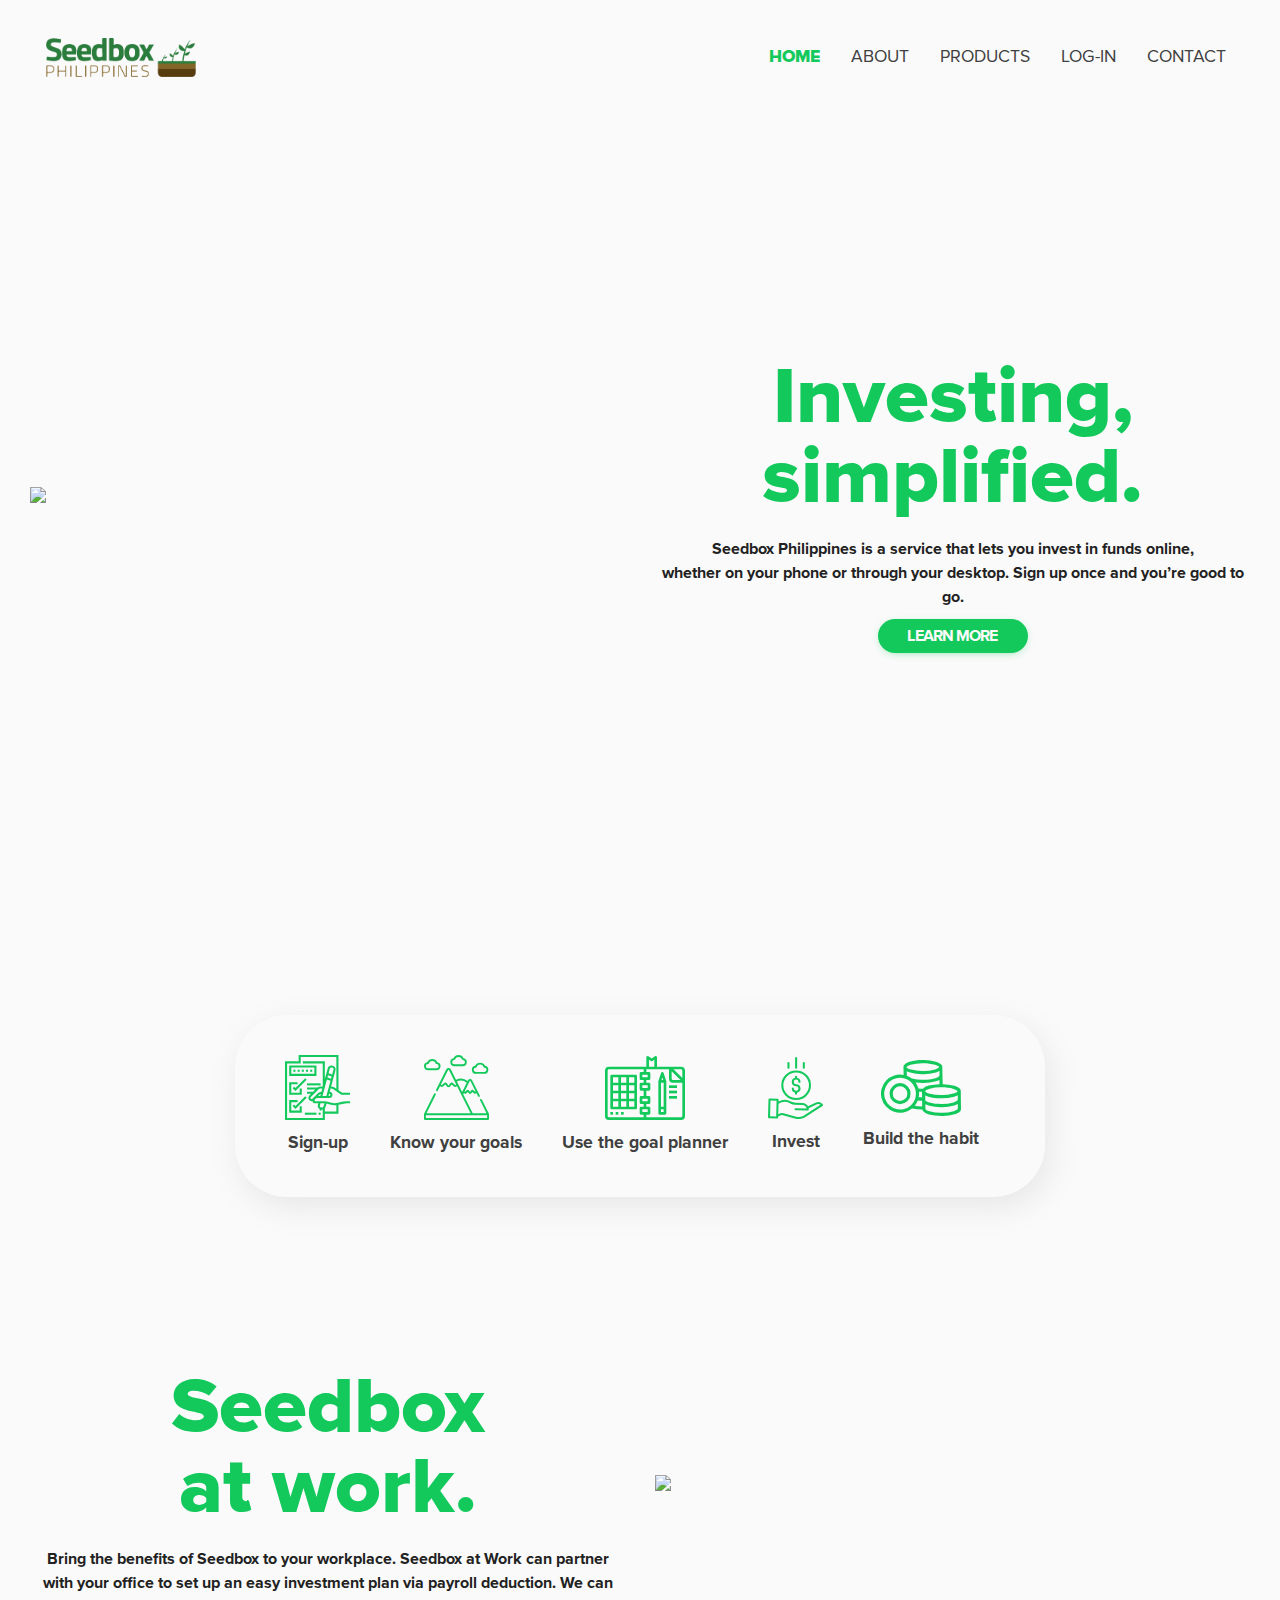
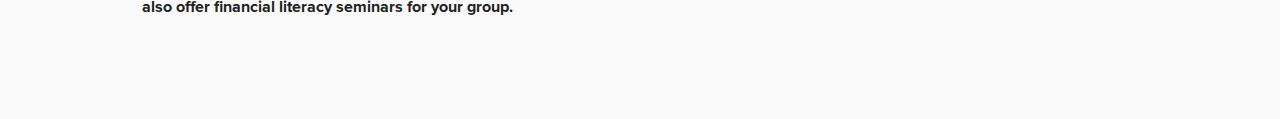
==== commit 3ef4f824: "Update index.html" ====
--- a/index.html
+++ b/index.html
@@ -108,7 +108,7 @@
                             <div class="divIconlast divIcon5" style="padding: 10px 20px;">
                                 <img src="Image/006-money.svg" style="width: 80px"
                                     class="img-fluid mx-auto d-flex imgLast">
-                                <p class="pBox">Build the habbit</p>
+                                <p class="pBox">Build the habit</p>
                             </div>
                         </div>
                     </div>
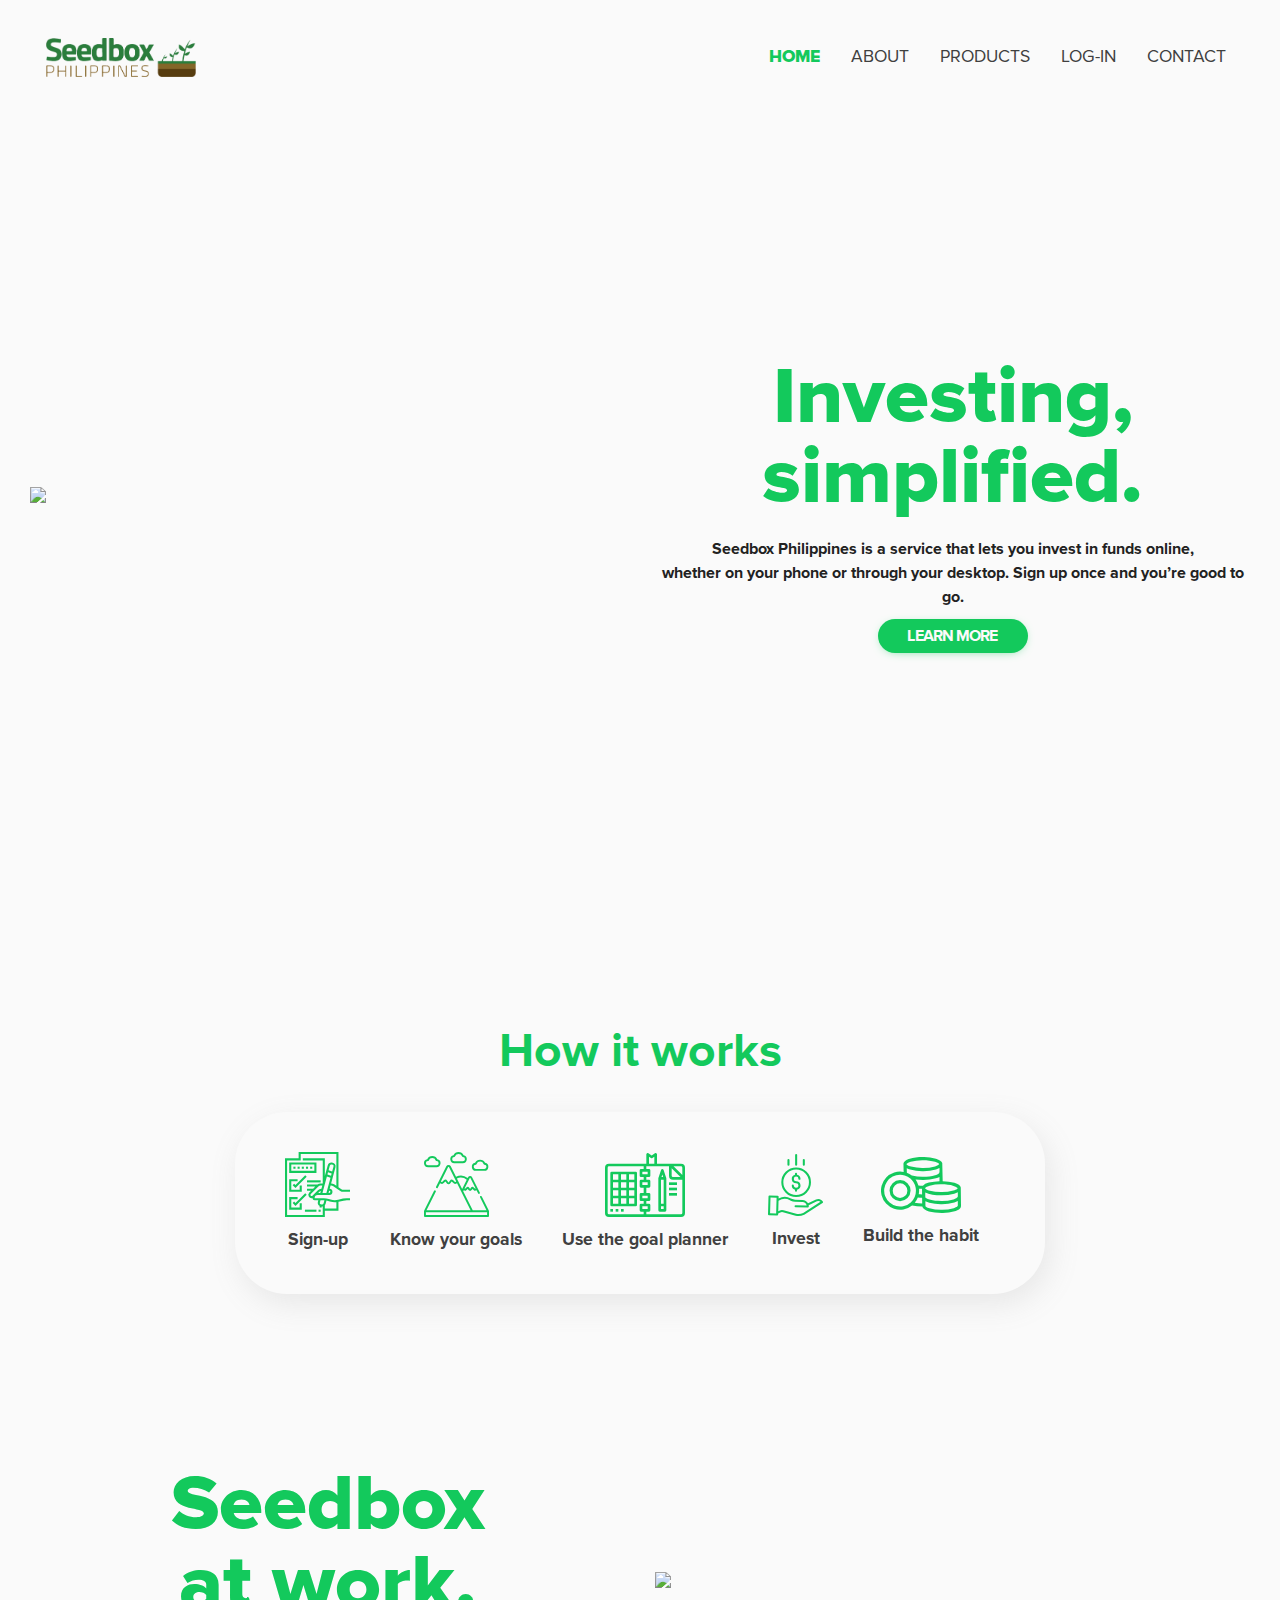
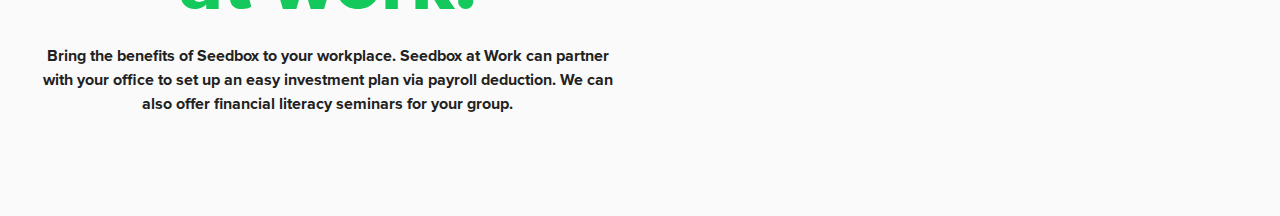
==== commit df22d8d7: "update" ====
--- a/index.html
+++ b/index.html
@@ -79,7 +79,8 @@
         <div class="container con conBody">
             <div class="row">
                 <div class="col-lg-12">
-                    <div class="box form-inline">
+                    <p class = "pHow">How it works</p>
+                    <div class="box form-inline" style="margin-top: 25px;">
                         <div class="divIcon1 form-inline">
                             <div class="divIcon" style="padding: 10px 20px;">
                                 <img src="Image/001-checklist.svg" style="width: 65px"
--- a/Css/home.css
+++ b/Css/home.css
@@ -81,6 +81,10 @@
 
     .colImage {
         margin-top: 40px !important;
+    }
+
+    .pHow {
+        font-size: 1.4rem !important;
     }
 }
 
@@ -342,3 +346,10 @@
   margin-left: 50px;
 }
 
+.pHow {
+    font-family: "Proxima Bold";
+    color: #13C95C;
+    font-size: 3rem;
+    text-align: center;
+}
+
